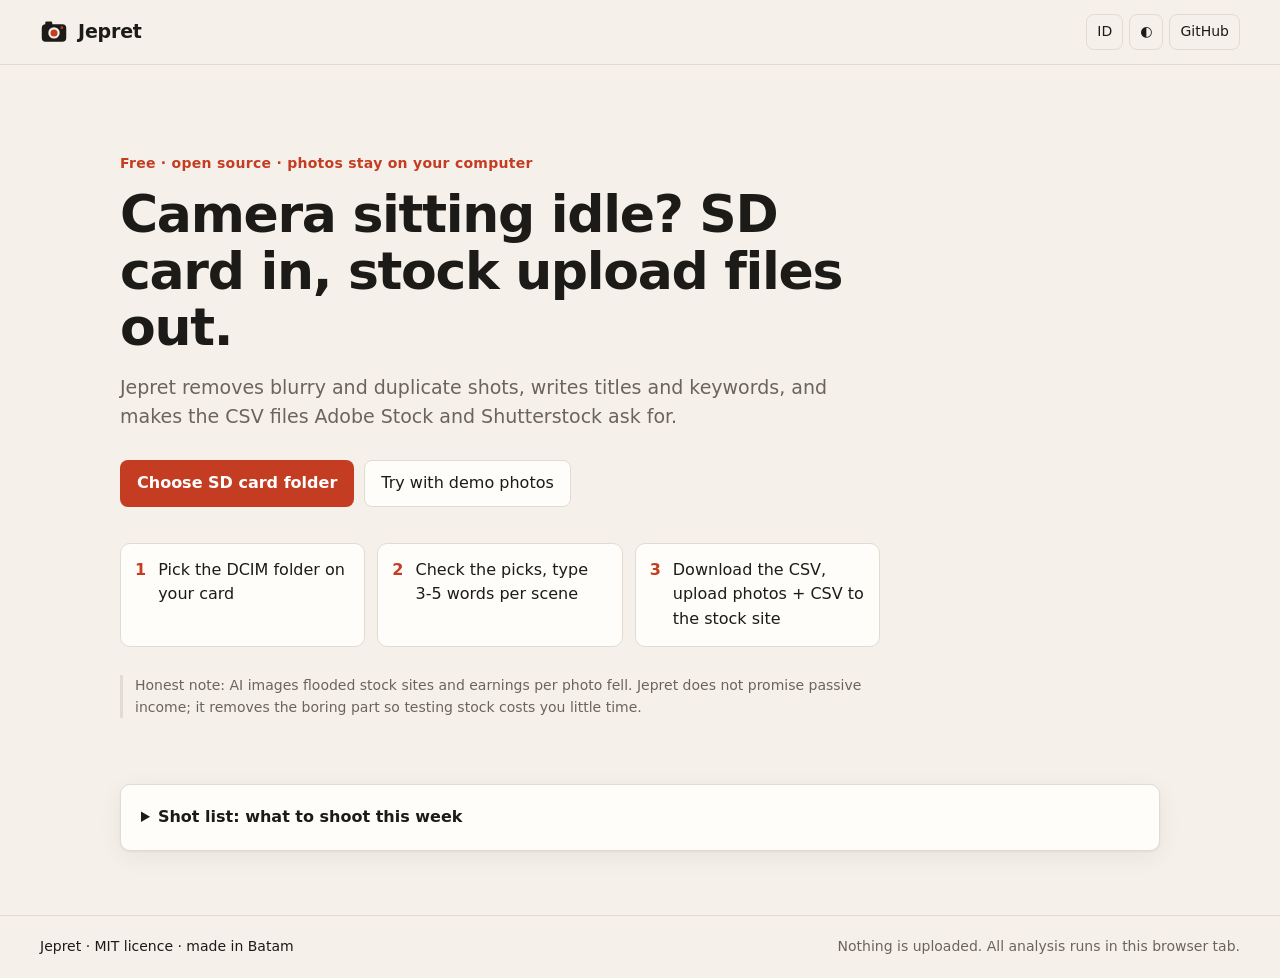
==== index.html @ 6b51f9dd "Jepret v1: SD card to stock upload files, free and offline" ====
<!doctype html>
<html lang="en">
<head>
  <meta charset="utf-8">
  <meta name="viewport" content="width=device-width, initial-scale=1">
  <title>Jepret - SD card to stock upload files</title>
  <meta name="description" content="Free, open-source app: pick your camera SD card, Jepret removes blurry and duplicate shots, writes titles and keywords and makes Adobe Stock and Shutterstock upload files. Photos never leave your computer.">
  <link rel="icon" href="icon.svg" type="image/svg+xml">
  <link rel="manifest" href="manifest.webmanifest">
  <link rel="stylesheet" href="styles.css">
</head>
<body>
  <header class="bar">
    <a class="brand" href="./">
      <img src="icon.svg" alt="" width="28" height="28">
      <span>Jepret</span>
    </a>
    <nav class="bar-actions">
      <button id="lang" class="ghost" type="button" aria-label="Switch language">ID</button>
      <button id="theme" class="ghost" type="button" aria-label="Switch theme">◐</button>
      <a class="ghost" href="https://github.com/juw12/jepret" target="_blank" rel="noopener">GitHub</a>
    </nav>
  </header>

  <main>
    <section id="start" class="hero">
      <p class="eyebrow" data-i18n="eyebrow">Free · open source · photos stay on your computer</p>
      <h1 data-i18n="headline">Camera sitting idle? SD card in, stock upload files out.</h1>
      <p class="lead" data-i18n="lead">Jepret removes blurry and duplicate shots, writes titles and keywords, and makes the CSV files Adobe Stock and Shutterstock ask for.</p>
      <div class="cta">
        <label class="primary" for="picker">
          <span data-i18n="pick">Choose SD card folder</span>
          <input id="picker" type="file" webkitdirectory multiple accept="image/jpeg">
        </label>
        <button id="demo" class="secondary" type="button" data-i18n="demo">Try with demo photos</button>
      </div>
      <ol class="steps">
        <li><b>1</b><span data-i18n="s1">Pick the DCIM folder on your card</span></li>
        <li><b>2</b><span data-i18n="s2">Check the picks, type 3-5 words per scene</span></li>
        <li><b>3</b><span data-i18n="s3">Download the CSV, upload photos + CSV to the stock site</span></li>
      </ol>
      <p class="honest" data-i18n="honest">Honest note: AI images flooded stock sites and earnings per photo fell. Jepret does not promise passive income; it removes the boring part so testing stock costs you little time.</p>
    </section>

    <section id="progress" class="panel" hidden>
      <p id="progress-text">Reading photos…</p>
      <div class="meter"><div id="progress-bar"></div></div>
    </section>

    <section id="review" hidden>
      <div class="summary" id="summary"></div>
      <div class="groups" id="groups"></div>
      <div class="export panel">
        <h2 data-i18n="exportTitle">Export</h2>
        <p id="export-status" class="muted"></p>
        <div class="cta">
          <button id="dl-adobe" class="primary" type="button">adobe_stock.csv</button>
          <button id="dl-shutter" class="secondary" type="button">shutterstock.csv</button>
          <button id="dl-list" class="secondary" type="button" data-i18n="keepList">Keeper list</button>
          <button id="save-folder" class="secondary" type="button" hidden data-i18n="saveFolder">Copy keepers + CSV to a folder</button>
        </div>
      </div>
    </section>

    <section class="panel">
      <details>
        <summary data-i18n="shotTitle">Shot list: what to shoot this week</summary>
        <div id="shots"></div>
      </details>
    </section>
  </main>

  <footer class="foot">
    <span>Jepret · MIT licence · made in Batam</span>
    <span class="muted" data-i18n="privacy">Nothing is uploaded. All analysis runs in this browser tab.</span>
  </footer>

  <template id="group-template">
    <article class="group panel">
      <header class="group-head">
        <h3></h3>
        <span class="muted group-meta"></span>
      </header>
      <div class="thumbs"></div>
      <div class="fields">
        <label><span data-i18n="describe">Describe the scene (3-5 words)</span>
          <input class="words" type="text" placeholder="barelang bridge sunrise">
        </label>
        <label><span data-i18n="location">Location</span>
          <select class="location"></select>
        </label>
        <label><span data-i18n="category">Adobe category</span>
          <select class="category"></select>
        </label>
        <label class="check"><input class="people" type="checkbox"> <span data-i18n="people">Recognisable people in these photos</span></label>
      </div>
      <div class="output">
        <label><span data-i18n="title">Title</span><input class="title" type="text" maxlength="70"></label>
        <label><span data-i18n="keywords">Keywords</span><textarea class="keywords" rows="3"></textarea></label>
        <p class="muted kw-count"></p>
      </div>
    </article>
  </template>

  <script type="module" src="app.js"></script>
</body>
</html>
---- styles.css ----
:root {
  --paper: #f5f1ea;
  --card: #fffdf9;
  --ink: #1d1b18;
  --muted: #6b645a;
  --line: #e2dbcf;
  --accent: #c43d22;
  --accent-ink: #ffffff;
  --keep: #2f7d4f;
  --warn: #9a6416;
  --radius: 10px;
  --shadow: 0 1px 2px rgba(29, 27, 24, 0.06), 0 6px 24px rgba(29, 27, 24, 0.06);
  color-scheme: light;
}
[data-theme="dark"] {
  --paper: #141311;
  --card: #1d1b18;
  --ink: #efe9df;
  --muted: #a39b8f;
  --line: #34302a;
  --accent: #f0643f;
  --accent-ink: #141311;
  --keep: #5cbf85;
  --warn: #e2a84b;
  --shadow: none;
  color-scheme: dark;
}
* { box-sizing: border-box; }
body {
  margin: 0;
  background: var(--paper);
  color: var(--ink);
  font: 16px/1.55 system-ui, -apple-system, "Segoe UI", Roboto, sans-serif;
}
a { color: inherit; }
.bar {
  display: flex; align-items: center; justify-content: space-between;
  padding: 14px clamp(16px, 4vw, 40px);
  border-bottom: 1px solid var(--line);
  position: sticky; top: 0; background: var(--paper); z-index: 5;
}
.brand { display: flex; gap: 10px; align-items: center; font-weight: 700; font-size: 19px; text-decoration: none; letter-spacing: -0.01em; }
.bar-actions { display: flex; gap: 6px; }
button, .primary, .secondary, .ghost {
  font: inherit; cursor: pointer; border-radius: 8px; border: 1px solid transparent;
  padding: 10px 16px; text-decoration: none; display: inline-flex; align-items: center; gap: 8px; position: relative;
}
.ghost { background: transparent; color: var(--ink); padding: 6px 10px; border-color: var(--line); font-size: 14px; }
.primary { background: var(--accent); color: var(--accent-ink); font-weight: 600; }
.primary:hover { filter: brightness(1.06); }
.secondary { background: var(--card); color: var(--ink); border-color: var(--line); }
button:focus-visible, .primary:focus-within, a:focus-visible, input:focus-visible, select:focus-visible, textarea:focus-visible {
  outline: 3px solid color-mix(in srgb, var(--accent) 45%, transparent); outline-offset: 2px;
}
.primary input[type=file] { position: absolute; inset: 0; opacity: 0; width: 1px; height: 1px; }
main { max-width: 1120px; margin: 0 auto; padding: 0 clamp(16px, 4vw, 40px) 64px; }
.hero { padding: clamp(40px, 8vw, 88px) 0 32px; max-width: 760px; }
.eyebrow { color: var(--accent); font-weight: 600; font-size: 14px; letter-spacing: 0.02em; margin: 0 0 12px; }
h1 { font-size: clamp(32px, 5.2vw, 52px); line-height: 1.08; letter-spacing: -0.025em; margin: 0 0 18px; }
.lead { font-size: 19px; color: var(--muted); margin: 0 0 28px; }
.cta { display: flex; flex-wrap: wrap; gap: 10px; }
.steps { list-style: none; padding: 0; margin: 36px 0 0; display: grid; grid-template-columns: repeat(auto-fit, minmax(200px, 1fr)); gap: 12px; }
.steps li { display: flex; gap: 12px; align-items: baseline; padding: 14px; border: 1px solid var(--line); border-radius: var(--radius); background: var(--card); }
.steps b { font-variant-numeric: tabular-nums; color: var(--accent); }
.honest { margin-top: 28px; font-size: 14px; color: var(--muted); border-left: 3px solid var(--line); padding-left: 12px; }
.panel { background: var(--card); border: 1px solid var(--line); border-radius: var(--radius); padding: 20px; margin-top: 20px; box-shadow: var(--shadow); }
.meter { height: 8px; background: var(--line); border-radius: 99px; overflow: hidden; }
#progress-bar { height: 100%; width: 0; background: var(--accent); transition: width 0.2s; }
.summary { margin: 28px 0 0; font-weight: 600; }
.group-head { display: flex; justify-content: space-between; align-items: baseline; gap: 12px; flex-wrap: wrap; }
.group-head h3 { margin: 0; }
.muted { color: var(--muted); font-size: 14px; }
.thumbs { display: grid; grid-template-columns: repeat(auto-fill, minmax(150px, 1fr)); gap: 10px; margin: 16px 0; }
.thumb { padding: 0; border: 2px solid var(--keep); background: var(--paper); border-radius: 8px; overflow: hidden; display: block; aspect-ratio: 3 / 2; }
.thumb img { width: 100%; height: 100%; object-fit: cover; display: block; }
.thumb:not(.keep) { border-color: var(--line); }
.thumb:not(.keep) img { opacity: 0.35; filter: grayscale(0.7); }
.badge { position: absolute; top: 6px; left: 6px; font-size: 12px; font-weight: 600; padding: 2px 8px; border-radius: 99px; background: var(--keep); color: #fff; }
.thumb:not(.keep) .badge { background: var(--warn); }
.fname { position: absolute; bottom: 0; left: 0; right: 0; font-size: 11px; padding: 3px 6px; background: rgba(0, 0, 0, 0.6); color: #fff; text-align: left; }
.fields { display: grid; gap: 12px; grid-template-columns: repeat(auto-fit, minmax(220px, 1fr)); }
.output { display: grid; gap: 12px; margin-top: 12px; }
label { display: grid; gap: 4px; font-size: 14px; color: var(--muted); }
label.check { display: flex; align-items: center; gap: 8px; }
input[type=text], select, textarea {
  font: inherit; color: var(--ink); background: var(--paper); border: 1px solid var(--line); border-radius: 8px; padding: 9px 10px; width: 100%;
}
textarea { resize: vertical; }
details summary { cursor: pointer; font-weight: 600; }
details h4 { margin: 16px 0 4px; }
.export h2 { margin-top: 0; }
.foot { display: flex; justify-content: space-between; flex-wrap: wrap; gap: 8px; padding: 20px clamp(16px, 4vw, 40px); border-top: 1px solid var(--line); font-size: 14px; }
@media (prefers-reduced-motion: reduce) { * { transition: none !important; } }
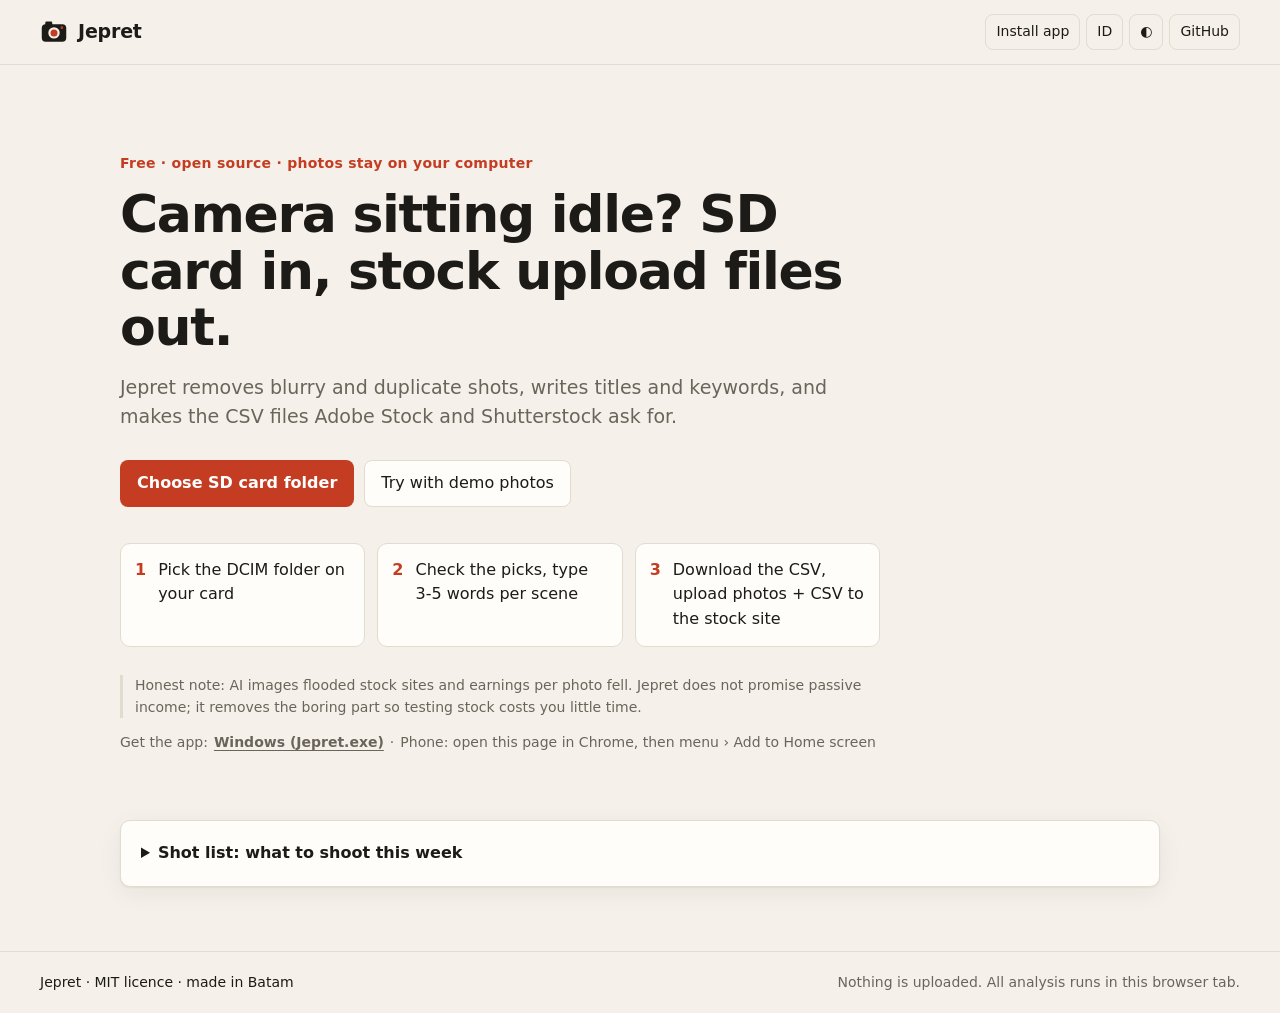
==== commit d771b198: "Jepret 1.1: installable app (offline PWA) + Windows Jepret.exe (Tauri) built by GitHub Actions" ====
--- a/index.html
+++ b/index.html
@@ -6,6 +6,8 @@
   <title>Jepret - SD card to stock upload files</title>
   <meta name="description" content="Free, open-source app: pick your camera SD card, Jepret removes blurry and duplicate shots, writes titles and keywords and makes Adobe Stock and Shutterstock upload files. Photos never leave your computer.">
   <link rel="icon" href="icon.svg" type="image/svg+xml">
+  <link rel="apple-touch-icon" href="apple-touch-icon.png">
+  <meta name="theme-color" content="#c43d22">
   <link rel="manifest" href="manifest.webmanifest">
   <link rel="stylesheet" href="styles.css">
 </head>
@@ -16,6 +18,7 @@
       <span>Jepret</span>
     </a>
     <nav class="bar-actions">
+      <button id="install" class="ghost" type="button" hidden data-i18n="install">Install app</button>
       <button id="lang" class="ghost" type="button" aria-label="Switch language">ID</button>
       <button id="theme" class="ghost" type="button" aria-label="Switch theme">◐</button>
       <a class="ghost" href="https://github.com/juw12/jepret" target="_blank" rel="noopener">GitHub</a>
@@ -40,6 +43,12 @@
         <li><b>3</b><span data-i18n="s3">Download the CSV, upload photos + CSV to the stock site</span></li>
       </ol>
       <p class="honest" data-i18n="honest">Honest note: AI images flooded stock sites and earnings per photo fell. Jepret does not promise passive income; it removes the boring part so testing stock costs you little time.</p>
+      <p class="getapp">
+        <span data-i18n="getapp">Get the app:</span>
+        <a href="https://github.com/juw12/jepret/releases/latest/download/Jepret.exe" data-i18n="getwin">Windows (Jepret.exe)</a>
+        <span aria-hidden="true">·</span>
+        <span data-i18n="getphone">Phone: open this page in Chrome, then menu › Add to Home screen</span>
+      </p>
     </section>
 
     <section id="progress" class="panel" hidden>
--- a/styles.css
+++ b/styles.css
@@ -63,6 +63,8 @@
 .steps li { display: flex; gap: 12px; align-items: baseline; padding: 14px; border: 1px solid var(--line); border-radius: var(--radius); background: var(--card); }
 .steps b { font-variant-numeric: tabular-nums; color: var(--accent); }
 .honest { margin-top: 28px; font-size: 14px; color: var(--muted); border-left: 3px solid var(--line); padding-left: 12px; }
+.getapp { margin-top: 14px; font-size: 14px; color: var(--muted); display: flex; flex-wrap: wrap; gap: 6px; align-items: baseline; }
+.getapp a { color: inherit; font-weight: 600; text-underline-offset: 3px; }
 .panel { background: var(--card); border: 1px solid var(--line); border-radius: var(--radius); padding: 20px; margin-top: 20px; box-shadow: var(--shadow); }
 .meter { height: 8px; background: var(--line); border-radius: 99px; overflow: hidden; }
 #progress-bar { height: 100%; width: 0; background: var(--accent); transition: width 0.2s; }
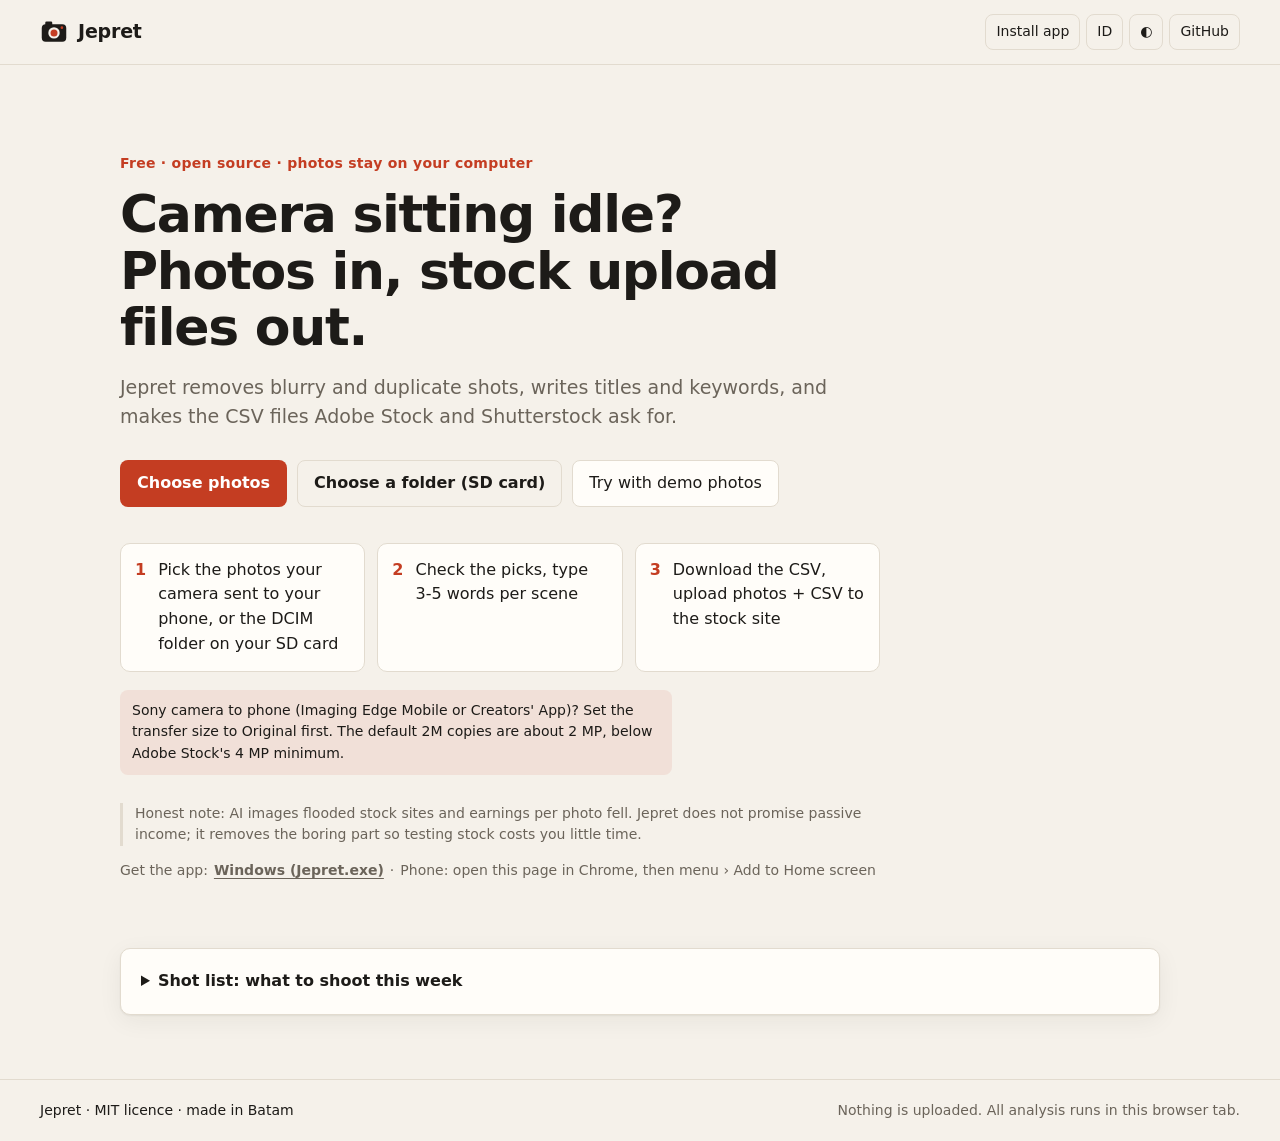
==== commit 32f97a43: "Phone transfer path: Choose photos picker, EXIF shooting time, warn on Sony 2M copies Imaging Edge M" ====
--- a/index.html
+++ b/index.html
@@ -3,8 +3,8 @@
 <head>
   <meta charset="utf-8">
   <meta name="viewport" content="width=device-width, initial-scale=1">
-  <title>Jepret - SD card to stock upload files</title>
-  <meta name="description" content="Free, open-source app: pick your camera SD card, Jepret removes blurry and duplicate shots, writes titles and keywords and makes Adobe Stock and Shutterstock upload files. Photos never leave your computer.">
+  <title>Jepret - camera photos to stock upload files</title>
+  <meta name="description" content="Free, open-source app: pick photos from your SD card or the ones your camera sent to your phone, Jepret removes blurry and duplicate shots, writes titles and keywords and makes Adobe Stock and Shutterstock upload files. Photos never leave your computer.">
   <link rel="icon" href="icon.svg" type="image/svg+xml">
   <link rel="apple-touch-icon" href="apple-touch-icon.png">
   <meta name="theme-color" content="#c43d22">
@@ -28,20 +28,25 @@
   <main>
     <section id="start" class="hero">
       <p class="eyebrow" data-i18n="eyebrow">Free · open source · photos stay on your computer</p>
-      <h1 data-i18n="headline">Camera sitting idle? SD card in, stock upload files out.</h1>
+      <h1 data-i18n="headline">Camera sitting idle? Photos in, stock upload files out.</h1>
       <p class="lead" data-i18n="lead">Jepret removes blurry and duplicate shots, writes titles and keywords, and makes the CSV files Adobe Stock and Shutterstock ask for.</p>
       <div class="cta">
-        <label class="primary" for="picker">
-          <span data-i18n="pick">Choose SD card folder</span>
+        <label class="primary" for="picker-photos">
+          <span data-i18n="pickPhotos">Choose photos</span>
+          <input id="picker-photos" type="file" multiple accept="image/jpeg">
+        </label>
+        <label class="primary secondary" id="folder-label" for="picker">
+          <span data-i18n="pick">Choose a folder (SD card)</span>
           <input id="picker" type="file" webkitdirectory multiple accept="image/jpeg">
         </label>
         <button id="demo" class="secondary" type="button" data-i18n="demo">Try with demo photos</button>
       </div>
       <ol class="steps">
-        <li><b>1</b><span data-i18n="s1">Pick the DCIM folder on your card</span></li>
+        <li><b>1</b><span data-i18n="s1">Pick the photos your camera sent to your phone, or the DCIM folder on your SD card</span></li>
         <li><b>2</b><span data-i18n="s2">Check the picks, type 3-5 words per scene</span></li>
         <li><b>3</b><span data-i18n="s3">Download the CSV, upload photos + CSV to the stock site</span></li>
       </ol>
+      <p class="tip" data-i18n="tip">Sony camera to phone (Imaging Edge Mobile or Creators' App)? Set the transfer size to Original first. The default 2M copies are about 2 MP, below Adobe Stock's 4 MP minimum.</p>
       <p class="honest" data-i18n="honest">Honest note: AI images flooded stock sites and earnings per photo fell. Jepret does not promise passive income; it removes the boring part so testing stock costs you little time.</p>
       <p class="getapp">
         <span data-i18n="getapp">Get the app:</span>
@@ -57,6 +62,7 @@
     </section>
 
     <section id="review" hidden>
+      <p class="hint" id="phone-hint" role="status" hidden></p>
       <div class="summary" id="summary"></div>
       <div class="groups" id="groups"></div>
       <div class="export panel">
--- a/styles.css
+++ b/styles.css
@@ -93,3 +93,11 @@
 .export h2 { margin-top: 0; }
 .foot { display: flex; justify-content: space-between; flex-wrap: wrap; gap: 8px; padding: 20px clamp(16px, 4vw, 40px); border-top: 1px solid var(--line); font-size: 14px; }
 @media (prefers-reduced-motion: reduce) { * { transition: none !important; } }
+
+.primary.secondary { background: transparent; color: var(--ink); border-color: var(--line); }
+.secondary input[type=file] { position: absolute; inset: 0; opacity: 0; width: 1px; height: 1px; }
+.tip { margin-top: 18px; font-size: 14px; color: var(--ink); background: color-mix(in srgb, var(--accent) 9%, transparent);
+  border-radius: 8px; padding: 10px 12px; max-width: 62ch; }
+.hint { margin: 0 0 14px; padding: 12px 14px; border-radius: 8px; font-weight: 600;
+  background: color-mix(in srgb, var(--accent) 14%, transparent); border: 1px solid color-mix(in srgb, var(--accent) 40%, transparent); }
+.hint[hidden], #folder-label[hidden] { display: none; }
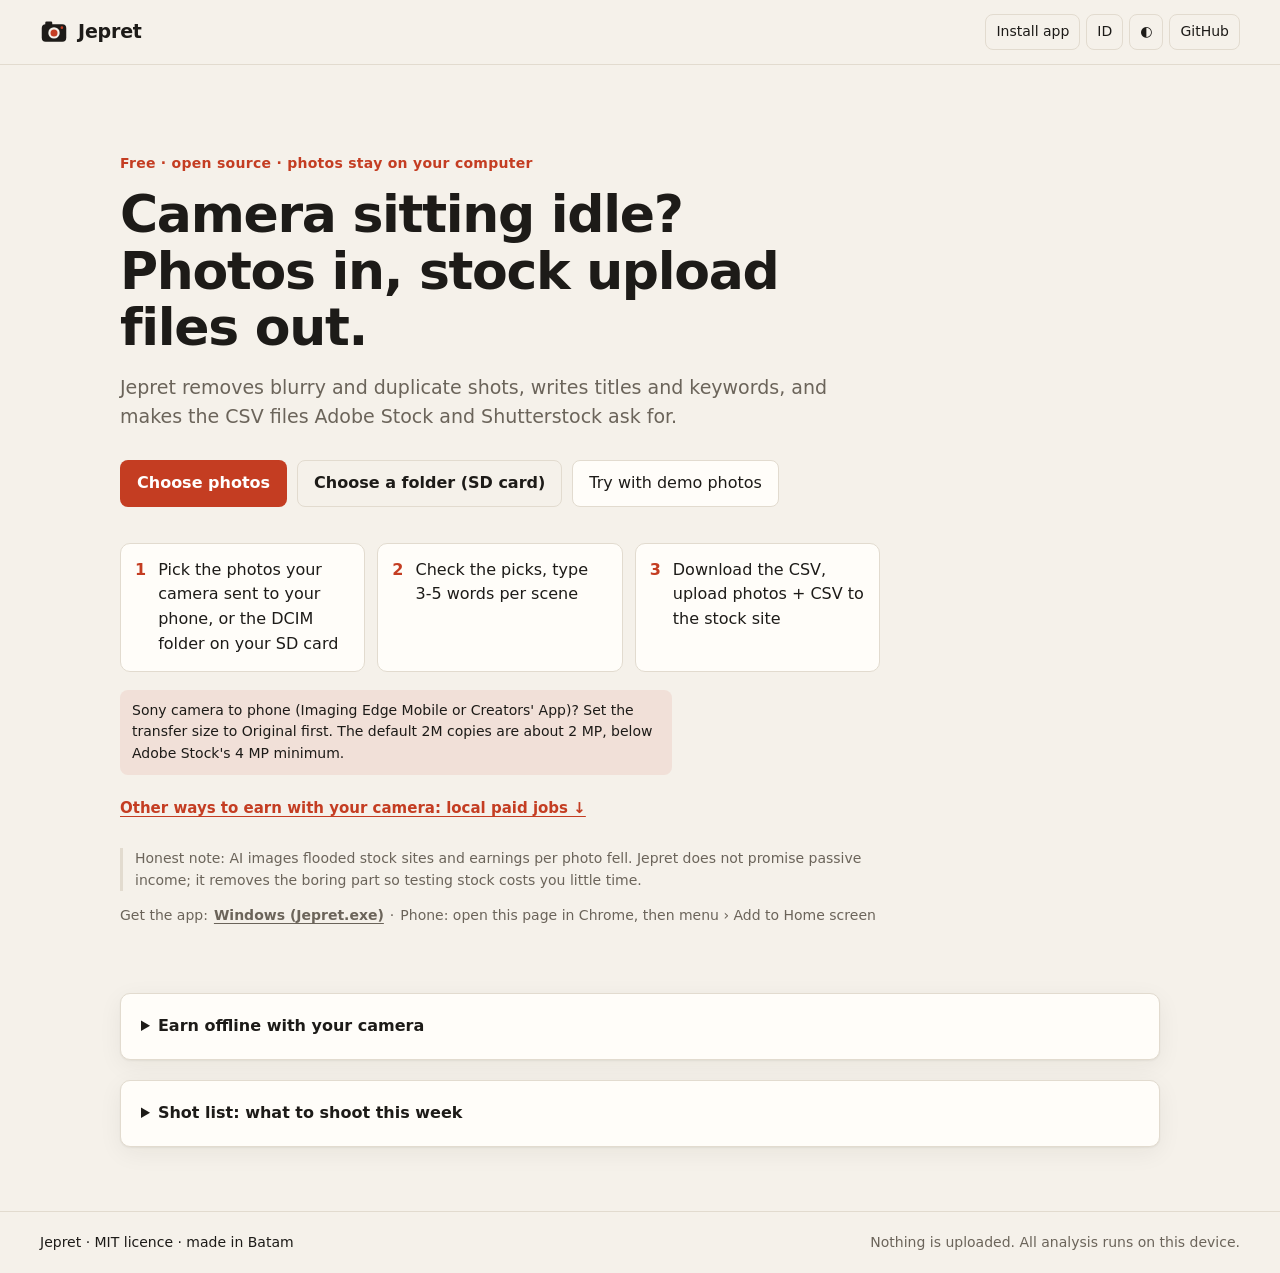
==== commit 758dd238: "Auto words (on-device CLIP), words inside exported photos (XMP+IPTC), phone share, client proofs, ea" ====
--- a/index.html
+++ b/index.html
@@ -47,6 +47,7 @@
         <li><b>3</b><span data-i18n="s3">Download the CSV, upload photos + CSV to the stock site</span></li>
       </ol>
       <p class="tip" data-i18n="tip">Sony camera to phone (Imaging Edge Mobile or Creators' App)? Set the transfer size to Original first. The default 2M copies are about 2 MP, below Adobe Stock's 4 MP minimum.</p>
+      <p class="earn-link"><a href="#earn-panel" id="earn-jump" data-i18n="earnLink">Other ways to earn with your camera: local paid jobs ↓</a></p>
       <p class="honest" data-i18n="honest">Honest note: AI images flooded stock sites and earnings per photo fell. Jepret does not promise passive income; it removes the boring part so testing stock costs you little time.</p>
       <p class="getapp">
         <span data-i18n="getapp">Get the app:</span>
@@ -64,17 +65,42 @@
     <section id="review" hidden>
       <p class="hint" id="phone-hint" role="status" hidden></p>
       <div class="summary" id="summary"></div>
+      <div class="autowords panel">
+        <div class="cta">
+          <button id="fill-words" class="primary" type="button" data-i18n="fillWords">Fill in the words for me</button>
+          <label class="check"><input id="fill-auto" type="checkbox"> <span data-i18n="fillAuto">Do this by itself next time</span></label>
+        </div>
+        <p id="fill-status" class="fill-status" role="status"></p>
+        <p class="muted" data-i18n="fillNote">Recognises each scene on this device; photos are not uploaded. The first time it downloads about 90 MB, then it works offline. Check the words: the AI can be wrong.</p>
+      </div>
       <div class="groups" id="groups"></div>
       <div class="export panel">
         <h2 data-i18n="exportTitle">Export</h2>
         <p id="export-status" class="muted"></p>
         <div class="cta">
+          <button id="save-folder" class="primary" type="button" hidden data-i18n="saveFolder">Copy keepers (words inside) + CSV to a folder</button>
+          <button id="share-photos" class="primary" type="button" hidden data-i18n="sharePhotos">Share keepers to an app</button>
+          <span id="export-or" class="muted export-or" hidden data-i18n="exportOr">or one file at a time:</span>
           <button id="dl-adobe" class="primary" type="button">adobe_stock.csv</button>
           <button id="dl-shutter" class="secondary" type="button">shutterstock.csv</button>
           <button id="dl-list" class="secondary" type="button" data-i18n="keepList">Keeper list</button>
-          <button id="save-folder" class="secondary" type="button" hidden data-i18n="saveFolder">Copy keepers + CSV to a folder</button>
+        </div>
+        <p class="muted" data-i18n="embedNote">Saved and shared photos carry their title and keywords inside the file, so Adobe Stock and Shutterstock fill them in when you upload.</p>
+        <p class="muted" data-i18n="uploadNote">Shutterstock: upload the shared or saved photos and the words are already filled in. Adobe Stock: upload the photos, then the CSV. Automatic upload from a PC: see tools/upload_stock.py in the README.</p>
+        <div class="proofs">
+          <label><span data-i18n="proofName">Name on proofs</span>
+            <input id="proof-name" type="text" maxlength="40" placeholder="Juwen Photo">
+          </label>
+          <button id="make-proofs" class="secondary" type="button" data-i18n="proofs">Client proofs (watermarked)</button>
         </div>
       </div>
+    </section>
+
+    <section class="panel" id="earn-panel">
+      <details>
+        <summary id="earn-title">Earn offline with your camera</summary>
+        <div id="earn"></div>
+      </details>
     </section>
 
     <section class="panel">
@@ -87,7 +113,7 @@
 
   <footer class="foot">
     <span>Jepret · MIT licence · made in Batam</span>
-    <span class="muted" data-i18n="privacy">Nothing is uploaded. All analysis runs in this browser tab.</span>
+    <span class="muted" data-i18n="privacy">Nothing is uploaded. All analysis runs on this device.</span>
   </footer>
 
   <template id="group-template">
@@ -104,10 +130,10 @@
         <label><span data-i18n="location">Location</span>
           <select class="location"></select>
         </label>
-        <label><span data-i18n="category">Adobe category</span>
+        <label><span data-i18n="category">Subject type (Adobe Stock list)</span>
           <select class="category"></select>
         </label>
-        <label class="check"><input class="people" type="checkbox"> <span data-i18n="people">Recognisable people in these photos</span></label>
+        <label class="check"><input class="people" type="checkbox"> <span data-i18n="people">Someone's face can be recognised (no model release, so these go in as editorial)</span></label>
       </div>
       <div class="output">
         <label><span data-i18n="title">Title</span><input class="title" type="text" maxlength="70"></label>
--- a/styles.css
+++ b/styles.css
@@ -100,4 +100,45 @@
   border-radius: 8px; padding: 10px 12px; max-width: 62ch; }
 .hint { margin: 0 0 14px; padding: 12px 14px; border-radius: 8px; font-weight: 600;
   background: color-mix(in srgb, var(--accent) 14%, transparent); border: 1px solid color-mix(in srgb, var(--accent) 40%, transparent); }
-.hint[hidden], #folder-label[hidden] { display: none; }
+.hint[hidden], #folder-label[hidden], .fields[hidden], .output[hidden], #blur-note[hidden] { display: none; }
+.empty-note { margin: 10px 0 0; }
+
+#blur-note { margin: -4px 0 14px; }
+
+.export-or {
+  align-self: center;
+  font-size: 0.9rem;
+}
+
+/* On-device AI words */
+.autowords { margin-top: 14px; }
+.autowords .cta { align-items: center; }
+.fill-status { margin: 10px 0 0; font-weight: 600; min-height: 1.2em; }
+.fill-status:empty { display: none; }
+.autowords .muted { margin: 8px 0 0; }
+.ai-badge { display: inline-block; font-size: 12px; font-weight: 600; padding: 1px 8px; border-radius: 99px;
+  background: color-mix(in srgb, var(--warn) 18%, transparent); color: var(--warn); }
+.chips { display: flex; flex-wrap: wrap; gap: 6px; align-items: center; font-size: 13px; color: var(--muted); grid-column: 1 / -1; }
+.chip { padding: 3px 10px; font-size: 13px; border-radius: 99px; background: var(--paper); color: var(--ink); border-color: var(--line); }
+.chip:hover { border-color: var(--accent); }
+
+/* Export extras */
+.export .muted { margin: 10px 0 0; }
+.proofs { display: flex; flex-wrap: wrap; gap: 10px; align-items: end; margin-top: 16px; padding-top: 16px; border-top: 1px solid var(--line); }
+.proofs label { flex: 1 1 220px; max-width: 320px; }
+#share-photos[hidden], #save-folder[hidden], #export-or[hidden] { display: none; }
+
+/* Earn offline */
+.earn-link { margin: 22px 0 0; font-size: 15px; }
+.earn-link a { font-weight: 600; color: var(--accent); text-underline-offset: 3px; }
+.gigs { display: grid; grid-template-columns: repeat(auto-fit, minmax(280px, 1fr)); gap: 14px; margin-top: 14px; }
+.gig { border: 1px solid var(--line); border-radius: var(--radius); padding: 16px; background: var(--paper); display: flex; flex-direction: column; gap: 6px; }
+.gig h4 { margin: 0; font-size: 17px; }
+.gig .muted { margin: 0; }
+.gig dl { margin: 6px 0 0; display: grid; gap: 2px; font-size: 14px; }
+.gig dt { font-weight: 600; margin-top: 6px; }
+.gig dd { margin: 0; }
+.gig blockquote { margin: 8px 0 4px; padding: 10px 12px; border-left: 3px solid var(--accent); background: var(--card); font-size: 14px; border-radius: 0 8px 8px 0; }
+.gig .cta { margin-top: auto; }
+.button-link { font-size: 14px; padding: 8px 12px; }
+.gig .secondary { font-size: 14px; padding: 8px 12px; }
